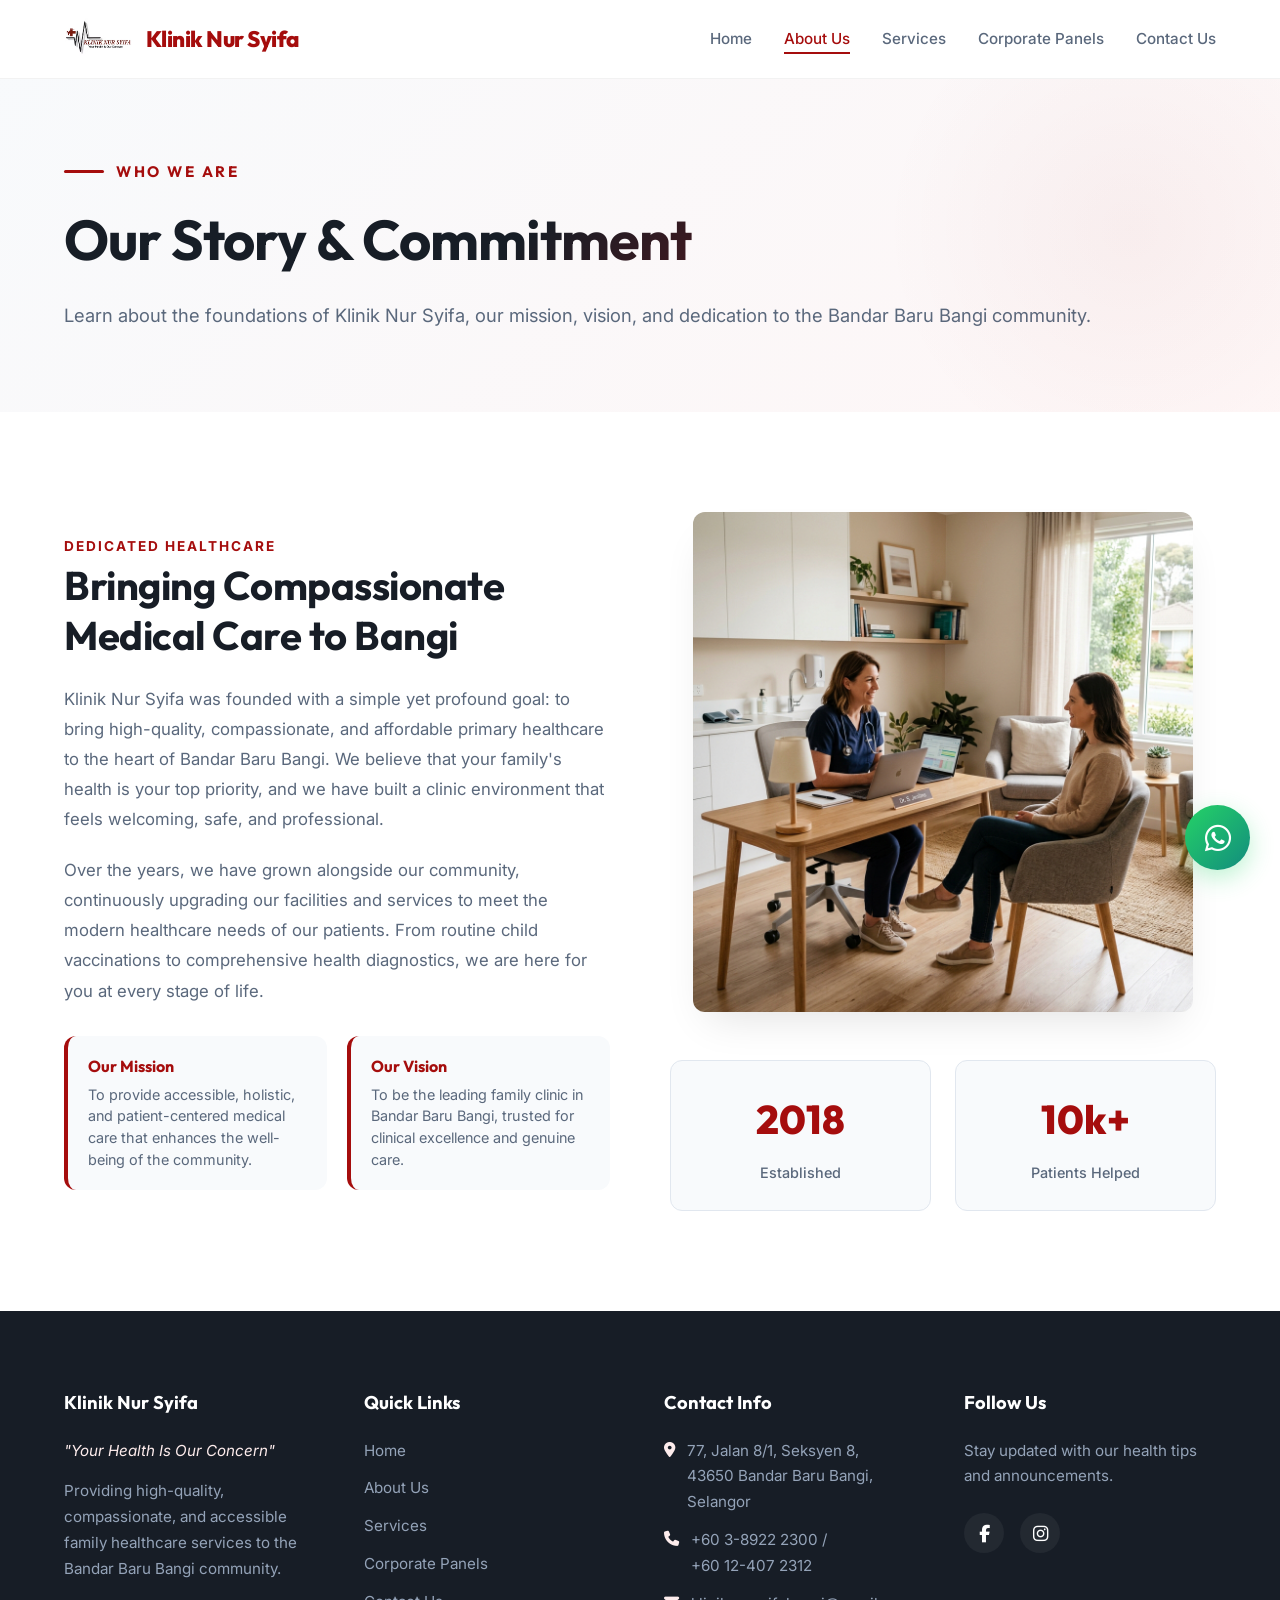
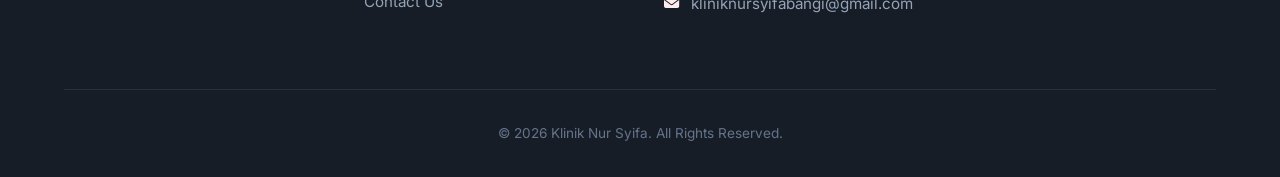
==== about.html @ 3f4ca747 "first commit" ====
<!DOCTYPE html>
<html lang="en">
<head>
    <meta charset="UTF-8">
    <meta name="viewport" content="width=device-width, initial-scale=1.0">
    <title>About Us | Klinik Nur Syifa</title>
    <!-- Google Fonts: Inter & Outfit -->
    <link rel="preconnect" href="https://fonts.googleapis.com">
    <link rel="preconnect" href="https://fonts.gstatic.com" crossorigin>
    <link href="https://fonts.googleapis.com/css2?family=Inter:wght@300;400;500;600;700&family=Outfit:wght@400;500;600;700;800&display=swap" rel="stylesheet">
    <!-- Font Awesome for Icons -->
    <link rel="stylesheet" href="https://cdnjs.cloudflare.com/ajax/libs/font-awesome/6.4.0/css/all.min.css">
    <!-- Custom CSS -->
    <link rel="stylesheet" href="style.css">
</head>
<body>
    <!-- Header Navigation -->
    <header>
        <div class="container">
            <nav class="navbar">
                <a href="index.html" class="logo">
                    <img src="assets/logo.avif" alt="Klinik Nur Syifa Logo">
                    <span>Klinik Nur Syifa</span>
                </a>
                <ul class="nav-links">
                    <li><a href="index.html">Home</a></li>
                    <li><a href="about.html" class="active">About Us</a></li>
                    <li><a href="services.html">Services</a></li>
                    <li><a href="panels.html">Corporate Panels</a></li>
                    <li><a href="contact.html">Contact Us</a></li>
                </ul>
                <div class="hamburger">
                    <i class="fa-solid fa-bars"></i>
                </div>
            </nav>
        </div>
    </header>

    <!-- Page Header -->
    <section class="hero" style="padding: 80px 0;">
        <div class="container">
            <div class="reveal reveal-left active">
                <div class="hero-tag">Who We Are</div>
                <h1 class="text-gradient">Our Story & Commitment</h1>
                <p style="margin-bottom: 0;">Learn about the foundations of Klinik Nur Syifa, our mission, vision, and dedication to the Bandar Baru Bangi community.</p>
            </div>
        </div>
    </section>

    <!-- Main Content -->
    <section class="section">
        <div class="container">
            <div class="about-split">
                <div class="reveal reveal-left">
                    <span class="section-subtitle">Dedicated Healthcare</span>
                    <h2 class="section-title" style="text-align: left; margin-bottom: 24px;">Bringing Compassionate Medical Care to Bangi</h2>
                    <p style="margin-bottom: 20px; font-size: 1.05rem; color: var(--text-muted); line-height: 1.8;">
                        Klinik Nur Syifa was founded with a simple yet profound goal: to bring high-quality, compassionate, and affordable primary healthcare to the heart of Bandar Baru Bangi. 
                        We believe that your family's health is your top priority, and we have built a clinic environment that feels welcoming, safe, and professional.
                    </p>
                    <p style="margin-bottom: 30px; font-size: 1.05rem; color: var(--text-muted); line-height: 1.8;">
                        Over the years, we have grown alongside our community, continuously upgrading our facilities and services to meet the modern healthcare needs of our patients. 
                        From routine child vaccinations to comprehensive health diagnostics, we are here for you at every stage of life.
                    </p>
                    
                    <div style="display: flex; gap: 20px; flex-wrap: wrap;">
                        <div style="flex: 1; min-width: 200px; padding: 20px; border-radius: var(--radius-md); background-color: var(--secondary-bg); border-left: 4px solid var(--accent-color);">
                            <h4 style="margin-bottom: 8px; color: var(--accent-color);">Our Mission</h4>
                            <p style="font-size: 0.9rem; color: var(--text-muted); line-height: 1.5;">To provide accessible, holistic, and patient-centered medical care that enhances the well-being of the community.</p>
                        </div>
                        <div style="flex: 1; min-width: 200px; padding: 20px; border-radius: var(--radius-md); background-color: var(--secondary-bg); border-left: 4px solid var(--accent-color);">
                            <h4 style="margin-bottom: 8px; color: var(--accent-color);">Our Vision</h4>
                            <p style="font-size: 0.9rem; color: var(--text-muted); line-height: 1.5;">To be the leading family clinic in Bandar Baru Bangi, trusted for clinical excellence and genuine care.</p>
                        </div>
                    </div>
                </div>
                
                <div class="reveal reveal-right">
                    <div class="about-image" style="max-width: 500px; margin: 0 auto;">
                        <img src="assets/doctor_consultation.png" alt="Doctor Consultation Room" style="border-radius: var(--radius-md); width: 100%; box-shadow: var(--shadow-lg);">
                    </div>
                    
                    <div class="stats-grid">
                        <div class="stat-card">
                            <div class="stat-number">2018</div>
                            <div class="stat-label">Established</div>
                        </div>
                        <div class="stat-card">
                            <div class="stat-number">10k+</div>
                            <div class="stat-label">Patients Helped</div>
                        </div>
                    </div>
                </div>
            </div>
        </div>
    </section>

    <!-- Footer -->
    <footer>
        <div class="container">
            <div class="footer-grid">
                <div class="footer-col">
                    <h4>Klinik Nur Syifa</h4>
                    <p style="font-style: italic; margin-bottom: 15px; color: var(--accent-light);">"Your Health Is Our Concern"</p>
                    <p>Providing high-quality, compassionate, and accessible family healthcare services to the Bandar Baru Bangi community.</p>
                </div>
                <div class="footer-col">
                    <h4>Quick Links</h4>
                    <ul>
                        <li><a href="index.html">Home</a></li>
                        <li><a href="about.html">About Us</a></li>
                        <li><a href="services.html">Services</a></li>
                        <li><a href="panels.html">Corporate Panels</a></li>
                        <li><a href="contact.html">Contact Us</a></li>
                    </ul>
                </div>
                <div class="footer-col">
                    <h4>Contact Info</h4>
                    <ul class="footer-contact-info">
                        <li>
                            <i class="fa-solid fa-location-dot"></i>
                            <span>77, Jalan 8/1, Seksyen 8,<br>43650 Bandar Baru Bangi, Selangor</span>
                        </li>
                        <li>
                            <i class="fa-solid fa-phone"></i>
                            <span>+60 3-8922 2300 /<br>+60 12-407 2312</span>
                        </li>
                        <li>
                            <i class="fa-solid fa-envelope"></i>
                            <span>kliniknursyifabangi@gmail.com</span>
                        </li>
                    </ul>
                </div>
                <div class="footer-col">
                    <h4>Follow Us</h4>
                    <p>Stay updated with our health tips and announcements.</p>
                    <div class="footer-socials">
                        <a href="https://www.facebook.com/KlinikNurSyifaBandarBaruBangi/" target="_blank"><i class="fa-brands fa-facebook-f"></i></a>
                        <a href="#" target="_blank"><i class="fa-brands fa-instagram"></i></a>
                    </div>
                </div>
            </div>
            <div class="footer-bottom">
                <p>&copy; 2026 Klinik Nur Syifa. All Rights Reserved.</p>
            </div>
        </div>
    </footer>

    <!-- Custom JavaScript -->
    <script src="script.js"></script>

    <!-- Floating WhatsApp Button -->
    <a href="https://wa.me/60124072312?text=Hi%2C%20I%20would%20like%20to%20make%20an%20appointment"
       target="_blank"
       class="whatsapp-button ws-wave-animation"
       aria-label="Chat on WhatsApp">
        <i class="fab fa-whatsapp"></i>
    </a>
</body>
</html>
---- style.css ----
@import url('https://fonts.googleapis.com/css2?family=Inter:wght@300;400;500;600;700&family=Outfit:wght@300;400;500;600;700;800&display=swap');

:root {
  /* Typography */
  --font-heading: 'Outfit', 'Inter', system-ui, -apple-system, sans-serif;
  --font-body: 'Inter', system-ui, -apple-system, sans-serif;

  /* Colors - Highly tailored HSL palette */
  --primary-bg: #ffffff;
  --secondary-bg: #f8fafc; /* Premium off-white/slate */
  --card-bg: #ffffff;
  
  --accent-color: hsl(0, 85%, 35%); /* Deep Crimson */
  --accent-hover: hsl(0, 85%, 42%);
  --accent-light: hsl(0, 85%, 96%);
  
  --teal-color: hsl(150, 80%, 30%); /* Emerald/Teal for WhatsApp and wellness markers */
  --teal-hover: hsl(150, 80%, 25%);
  --teal-light: hsl(150, 80%, 95%);

  --text-dark: hsl(215, 25%, 12%); /* Sleek Navy-Charcoal */
  --text-muted: hsl(215, 16%, 42%);
  --text-light: #ffffff;

  --border-color: hsl(214, 32%, 91%);
  --border-color-hover: hsl(214, 32%, 85%);

  /* Shadows & Radius */
  --shadow-sm: 0 2px 8px rgba(0, 0, 0, 0.04);
  --shadow-md: 0 10px 30px -10px rgba(0, 0, 0, 0.08);
  --shadow-lg: 0 20px 40px -15px rgba(0, 0, 0, 0.12);
  --shadow-hover: 0 30px 60px -20px rgba(135, 6, 6, 0.12);
  
  --radius-sm: 6px;
  --radius-md: 12px;
  --radius-lg: 24px;
  --radius-full: 9999px;

  /* Transitions */
  --transition-fast: 0.2s ease;
  --transition-normal: 0.35s cubic-bezier(0.25, 0.46, 0.45, 0.94);
  --transition-slow: 0.6s cubic-bezier(0.25, 0.46, 0.45, 0.94);
}

/* Base resets */
* {
  margin: 0;
  padding: 0;
  box-sizing: border-box;
}

html {
  scroll-behavior: smooth;
  font-size: 16px;
}

body {
  font-family: var(--font-body);
  color: var(--text-dark);
  background-color: var(--primary-bg);
  line-height: 1.7;
  overflow-x: hidden;
  -webkit-font-smoothing: antialiased;
}

h1, h2, h3, h4, h5, h6 {
  font-family: var(--font-heading);
  font-weight: 700;
  line-height: 1.25;
  color: var(--text-dark);
}

a {
  text-decoration: none;
  color: inherit;
  transition: all var(--transition-fast);
}

ul {
  list-style: none;
}

.container {
  max-width: 1200px;
  margin: 0 auto;
  padding: 0 24px;
}

/* Reveal on scroll base classes */
.reveal {
  opacity: 0;
  transform: translateY(30px);
  transition: opacity var(--transition-slow), transform var(--transition-slow);
}

.reveal.reveal-left {
  transform: translateX(-50px);
}

.reveal.reveal-right {
  transform: translateX(50px);
}

.reveal.active {
  opacity: 1;
  transform: translate(0);
}

/* Backgrounds & Typography Utilities */
.bg-light {
  background-color: var(--secondary-bg);
}

.text-gradient {
  background: linear-gradient(135deg, var(--text-dark) 40%, var(--accent-color));
  -webkit-background-clip: text;
  background-clip: text;
  -webkit-text-fill-color: transparent;
}

/* Header & Glassmorphic Navigation */
header {
  background-color: rgba(255, 255, 255, 0.8);
  backdrop-filter: blur(16px);
  -webkit-backdrop-filter: blur(16px);
  border-bottom: 1px solid rgba(0, 0, 0, 0.05);
  position: sticky;
  top: 0;
  z-index: 1000;
  transition: background-color var(--transition-fast), padding var(--transition-fast);
}

header.scrolled {
  background-color: rgba(255, 255, 255, 0.95);
  box-shadow: var(--shadow-sm);
}

.navbar {
  display: flex;
  justify-content: space-between;
  align-items: center;
  padding: 18px 0;
}

.logo {
  font-family: var(--font-heading);
  font-size: 1.4rem;
  font-weight: 800;
  color: var(--accent-color);
  display: flex;
  align-items: center;
  gap: 12px;
  letter-spacing: -0.5px;
}

.logo img {
  height: 42px;
  width: auto;
  object-fit: contain;
  transition: transform var(--transition-normal);
}

.logo:hover img {
  transform: rotate(-5deg) scale(1.05);
}

.nav-links {
  display: flex;
  gap: 32px;
  align-items: center;
}

.nav-links a {
  font-size: 0.95rem;
  font-weight: 500;
  color: var(--text-muted);
  position: relative;
  padding: 6px 0;
}

.nav-links a:hover,
.nav-links a.active {
  color: var(--accent-color);
}

.nav-links a::after {
  content: '';
  position: absolute;
  bottom: 0;
  left: 0;
  width: 0;
  height: 2px;
  background-color: var(--accent-color);
  transition: width var(--transition-fast);
}

.nav-links a:hover::after,
.nav-links a.active::after {
  width: 100%;
}

.hamburger {
  display: none;
  cursor: pointer;
  font-size: 1.5rem;
  color: var(--text-dark);
  transition: transform var(--transition-fast);
}

.hamburger:hover {
  transform: scale(1.1);
}

/* Premium Buttons */
.btn {
  display: inline-flex;
  align-items: center;
  justify-content: center;
  gap: 10px;
  padding: 14px 28px;
  border-radius: var(--radius-full);
  font-family: var(--font-heading);
  font-weight: 600;
  font-size: 0.95rem;
  text-align: center;
  transition: all var(--transition-normal);
  cursor: pointer;
  border: none;
  box-shadow: var(--shadow-sm);
}

.btn-primary {
  background: linear-gradient(135deg, var(--accent-color), hsl(0, 85%, 28%));
  color: var(--text-light);
}

.btn-primary:hover {
  transform: translateY(-2px);
  box-shadow: 0 10px 20px rgba(135, 6, 6, 0.2);
  filter: brightness(1.1);
}

.btn-whatsapp {
  background: linear-gradient(135deg, var(--teal-color), hsl(150, 80%, 24%));
  color: var(--text-light);
}

.btn-whatsapp:hover {
  transform: translateY(-2px);
  box-shadow: 0 10px 20px rgba(21, 128, 61, 0.2);
  filter: brightness(1.1);
}

.btn-outline {
  background-color: transparent;
  color: var(--accent-color);
  border: 2px solid var(--accent-color);
  box-shadow: none;
}

.btn-outline:hover {
  background-color: var(--accent-color);
  color: var(--text-light);
  transform: translateY(-2px);
  box-shadow: 0 10px 20px rgba(135, 6, 6, 0.1);
}

.btn-group {
  display: flex;
  align-items: center;
  gap: 16px;
  flex-wrap: wrap;
}

/* Hero Section */
.hero {
  position: relative;
  background: linear-gradient(135deg, hsl(210, 40%, 98%), hsl(0, 80%, 98%));
  padding: 100px 0;
  overflow: hidden;
}

.hero::after {
  content: '';
  position: absolute;
  width: 500px;
  height: 500px;
  border-radius: 50%;
  background: radial-gradient(circle, rgba(135, 6, 6, 0.04) 0%, rgba(255, 255, 255, 0) 70%);
  top: -100px;
  right: -100px;
  z-index: 0;
}

.hero-container {
  display: flex;
  align-items: center;
  justify-content: space-between;
  gap: 60px;
  position: relative;
  z-index: 1;
}

.hero-content {
  flex: 1.2;
  max-width: 620px;
}

.hero-tag {
  display: flex;
  align-items: center;
  gap: 12px;
  color: var(--accent-color);
  font-family: var(--font-heading);
  font-size: 0.95rem;
  font-weight: 700;
  margin-bottom: 20px;
  text-transform: uppercase;
  letter-spacing: 2.5px;
}

.hero-tag::before {
  content: '';
  display: block;
  width: 40px;
  height: 3px;
  background-color: var(--accent-color);
  border-radius: 2px;
}

.hero h1 {
  font-size: 3.5rem;
  margin-bottom: 24px;
  letter-spacing: -1px;
}

.hero p {
  font-size: 1.15rem;
  color: var(--text-muted);
  margin-bottom: 40px;
  line-height: 1.8;
}

.hero-image {
  flex: 0.9;
  position: relative;
  display: flex;
  justify-content: center;
  align-items: center;
}

.hero-image-wrapper {
  position: relative;
  width: 420px;
  height: 420px;
  border-radius: var(--radius-lg);
  overflow: hidden;
  box-shadow: var(--shadow-lg);
  border: 8px solid var(--primary-bg);
  transform: rotate(1deg);
  transition: transform var(--transition-normal);
}

.hero-image-wrapper:hover {
  transform: rotate(0deg) scale(1.02);
}

.hero-image img {
  width: 100%;
  height: 100%;
  object-fit: cover;
}

.hero-image::before {
  content: '';
  position: absolute;
  width: 100%;
  height: 100%;
  border: 2px solid var(--accent-color);
  border-radius: var(--radius-lg);
  top: 15px;
  left: 15px;
  z-index: -1;
  opacity: 0.2;
}

/* Sections */
.section {
  padding: 100px 0;
  position: relative;
}

.section-header {
  text-align: center;
  max-width: 700px;
  margin: 0 auto 60px;
}

.section-subtitle {
  color: var(--accent-color);
  text-transform: uppercase;
  font-size: 0.85rem;
  font-weight: 700;
  letter-spacing: 2px;
  margin-bottom: 12px;
}

.section-title {
  font-size: 2.5rem;
  margin-bottom: 20px;
  letter-spacing: -0.5px;
}

.section-desc {
  color: var(--text-muted);
  font-size: 1.1rem;
}

/* Feature Cards (Intro Section) */
.features-container {
  display: grid;
  grid-template-columns: repeat(auto-fit, minmax(280px, 1fr));
  gap: 32px;
  margin-top: 40px;
}

.feature-box {
  background-color: var(--card-bg);
  padding: 40px 32px;
  border-radius: var(--radius-md);
  border: 1px solid var(--border-color);
  transition: all var(--transition-normal);
  box-shadow: var(--shadow-sm);
}

.feature-box:hover {
  transform: translateY(-8px);
  border-color: var(--accent-color);
  box-shadow: var(--shadow-md);
}

.feature-icon-wrapper {
  width: 60px;
  height: 60px;
  border-radius: var(--radius-md);
  background-color: var(--accent-light);
  color: var(--accent-color);
  display: flex;
  align-items: center;
  justify-content: center;
  font-size: 1.5rem;
  margin-bottom: 24px;
  transition: background-color var(--transition-fast), color var(--transition-fast);
}

.feature-box:hover .feature-icon-wrapper {
  background-color: var(--accent-color);
  color: var(--text-light);
}

.feature-box h3 {
  font-size: 1.25rem;
  margin-bottom: 16px;
}

.feature-box p {
  color: var(--text-muted);
  font-size: 0.95rem;
  line-height: 1.6;
}

/* Services Page & Grid styling */
.services-grid {
  display: grid;
  grid-template-columns: repeat(auto-fit, minmax(280px, 1fr));
  gap: 32px;
}

.service-card {
  background: var(--card-bg);
  border: 1px solid var(--border-color);
  border-radius: var(--radius-md);
  padding: 40px 32px;
  transition: all var(--transition-normal);
  box-shadow: var(--shadow-sm);
  position: relative;
  overflow: hidden;
}

.service-card::after {
  content: '';
  position: absolute;
  top: 0;
  left: 0;
  width: 100%;
  height: 4px;
  background-color: var(--accent-color);
  transform: scaleX(0);
  transform-origin: left;
  transition: transform var(--transition-normal);
}

.service-card:hover {
  transform: translateY(-8px);
  box-shadow: var(--shadow-hover);
  border-color: var(--border-color-hover);
}

.service-card:hover::after {
  transform: scaleX(1);
}

.service-card .service-icon {
  font-size: 2.2rem;
  color: var(--accent-color);
  margin-bottom: 24px;
  display: inline-block;
}

.service-card h3 {
  font-size: 1.35rem;
  margin-bottom: 16px;
}

.service-card p {
  color: var(--text-muted);
  font-size: 0.95rem;
  line-height: 1.6;
}

/* About Us Layout split and cards */
.about-split {
  display: flex;
  align-items: center;
  gap: 60px;
}

.about-split > * {
  flex: 1;
}

.about-image {
  position: relative;
}

.about-image img {
  width: 100%;
  border-radius: var(--radius-md);
  box-shadow: var(--shadow-lg);
}

.stats-grid {
  display: grid;
  grid-template-columns: repeat(2, 1fr);
  gap: 24px;
  margin-top: 40px;
}

.stat-card {
  background-color: var(--secondary-bg);
  padding: 24px;
  border-radius: var(--radius-md);
  text-align: center;
  border: 1px solid var(--border-color);
}

.stat-number {
  font-family: var(--font-heading);
  font-size: 2.5rem;
  font-weight: 800;
  color: var(--accent-color);
  margin-bottom: 8px;
}

.stat-label {
  font-size: 0.9rem;
  color: var(--text-muted);
  font-weight: 500;
}

/* Corporate Panels Badges Grid */
.panels-grid {
  display: grid;
  grid-template-columns: repeat(auto-fill, minmax(220px, 1fr));
  gap: 24px;
}

.panel-card {
  background: var(--card-bg);
  border: 1px solid var(--border-color);
  border-radius: var(--radius-md);
  padding: 32px 24px;
  text-align: center;
  font-weight: 600;
  font-size: 1.1rem;
  color: var(--text-dark);
  box-shadow: var(--shadow-sm);
  transition: all var(--transition-normal);
  display: flex;
  flex-direction: column;
  align-items: center;
  justify-content: center;
  gap: 12px;
}

.panel-card:hover {
  border-color: var(--accent-color);
  background-color: var(--accent-light);
  transform: translateY(-4px);
  box-shadow: var(--shadow-md);
}

.panel-card img {
  max-width: 100%;
  height: 60px;
  object-fit: contain;
  margin-bottom: 8px;
}

.panel-card i {
  color: var(--accent-color);
  font-size: 1.2rem;
  opacity: 0.8;
}

/* Contact Grid & details */
.contact-container {
  display: grid;
  grid-template-columns: 1.1fr 0.9fr;
  gap: 60px;
}

.contact-card-info {
  background-color: var(--card-bg);
  border: 1px solid var(--border-color);
  border-radius: var(--radius-md);
  padding: 48px;
  box-shadow: var(--shadow-md);
}

.contact-item {
  display: flex;
  gap: 20px;
  margin-bottom: 32px;
}

.contact-item:last-of-type {
  margin-bottom: 0;
}

.contact-icon-box {
  width: 52px;
  height: 52px;
  border-radius: 50%;
  background-color: var(--accent-light);
  color: var(--accent-color);
  display: flex;
  align-items: center;
  justify-content: center;
  font-size: 1.3rem;
  flex-shrink: 0;
}

.contact-text h3 {
  font-size: 1.15rem;
  margin-bottom: 8px;
}

.contact-text p,
.contact-text a {
  color: var(--text-muted);
  font-size: 0.95rem;
  line-height: 1.6;
}

.contact-text a:hover {
  color: var(--accent-color);
}

.hours-card {
  margin-top: 40px;
  border-top: 1px solid var(--border-color);
  padding-top: 32px;
}

.hours-card h3 {
  margin-bottom: 20px;
  font-size: 1.15rem;
  display: flex;
  align-items: center;
  gap: 10px;
}

.hours-table {
  width: 100%;
  border-collapse: collapse;
}

.hours-table td {
  padding: 12px 0;
  font-size: 0.95rem;
  border-bottom: 1px solid var(--border-color);
}

.hours-table tr:last-child td {
  border-bottom: none;
}

.map-wrapper {
  height: 100%;
  min-height: 480px;
  border-radius: var(--radius-md);
  overflow: hidden;
  box-shadow: var(--shadow-md);
  border: 1px solid var(--border-color);
}

/* Footer Section */
footer {
  background-color: var(--text-dark);
  color: #94a3b8; /* Tailwind slate-400 */
  padding: 80px 0 32px;
  font-size: 0.95rem;
}

.footer-grid {
  display: grid;
  grid-template-columns: repeat(auto-fit, minmax(220px, 1fr));
  gap: 48px;
  margin-bottom: 60px;
}

.footer-col h4 {
  color: var(--primary-bg);
  font-size: 1.15rem;
  margin-bottom: 24px;
}

.footer-col p {
  line-height: 1.7;
}

.footer-col ul li {
  margin-bottom: 12px;
}

.footer-col ul li a {
  color: #94a3b8;
  position: relative;
}

.footer-col ul li a:hover {
  color: var(--primary-bg);
  padding-left: 4px;
}

.footer-contact-info li {
  display: flex;
  gap: 12px;
  align-items: flex-start;
  margin-bottom: 16px;
}

.footer-contact-info li i {
  color: var(--accent-light);
  margin-top: 4px;
}

.footer-socials {
  display: flex;
  gap: 16px;
  margin-top: 24px;
}

.footer-socials a {
  width: 40px;
  height: 40px;
  border-radius: 50%;
  background-color: rgba(255, 255, 255, 0.05);
  color: var(--primary-bg);
  display: flex;
  align-items: center;
  justify-content: center;
  font-size: 1.1rem;
}

.footer-socials a:hover {
  background-color: var(--accent-color);
  transform: translateY(-2px);
}

.footer-bottom {
  border-top: 1px solid rgba(255, 255, 255, 0.08);
  padding-top: 32px;
  text-align: center;
  font-size: 0.85rem;
  color: #64748b;
}

/* Floating WhatsApp Button */
.whatsapp-button {
  position: fixed;
  bottom: 30px;
  right: 30px;
  z-index: 999;
  background: linear-gradient(135deg, #25D366, #128C7E);
  color: white;
  border-radius: 50%;
  width: 65px;
  height: 65px;
  display: flex;
  align-items: center;
  justify-content: center;
  font-size: 30px;
  box-shadow: 0 8px 24px rgba(37, 211, 102, 0.3);
  transition: all var(--transition-normal);
}

.whatsapp-button:hover {
  transform: translateY(-5px) scale(1.05);
  box-shadow: 0 12px 30px rgba(37, 211, 102, 0.4);
  color: white;
}

.ws-wave-animation {
  animation: wsPulseWave 2s infinite;
}

@keyframes wsPulseWave {
  0% {
    box-shadow: 0 0 0 0 rgba(37, 211, 102, 0.5);
  }
  70% {
    box-shadow: 0 0 0 15px rgba(37, 211, 102, 0);
  }
  100% {
    box-shadow: 0 0 0 0 rgba(37, 211, 102, 0);
  }
}

/* Mobile & Tablet Responsive */
@media (max-width: 992px) {
  .hero-container {
    flex-direction: column;
    text-align: center;
    gap: 48px;
  }

  .hero-content {
    max-width: 100%;
  }

  .hero-btns {
    justify-content: center;
  }

  .hero-image-wrapper {
    width: 320px;
    height: 320px;
  }

  .about-split {
    flex-direction: column;
    gap: 48px;
  }

  .contact-container {
    grid-template-columns: 1fr;
    gap: 48px;
  }
}

@media (max-width: 768px) {
  html {
    font-size: 15px;
  }

  .section {
    padding: 70px 0;
  }

  .section-title {
    font-size: 2.1rem;
  }

  .hamburger {
    display: block;
    order: 3;
  }

  .nav-links {
    position: absolute;
    top: 100%;
    left: 0;
    width: 100%;
    background-color: var(--primary-bg);
    flex-direction: column;
    align-items: center;
    padding: 30px 0;
    gap: 24px;
    box-shadow: var(--shadow-md);
    border-top: 1px solid var(--border-color);
    clip-path: polygon(0 0, 100% 0, 100% 0, 0 0);
    transition: clip-path 0.4s cubic-bezier(0.25, 0.46, 0.45, 0.94);
  }

  .nav-links.active {
    clip-path: polygon(0 0, 100% 0, 100% 100%, 0 100%);
  }

  .nav-links a::after {
    display: none;
  }

  .hero h1 {
    font-size: 2.6rem;
  }

  .btn-group {
    flex-direction: column;
    width: 100%;
    max-width: 350px;
    margin: 0 auto;
  }

  .btn {
    width: 100%;
  }
}
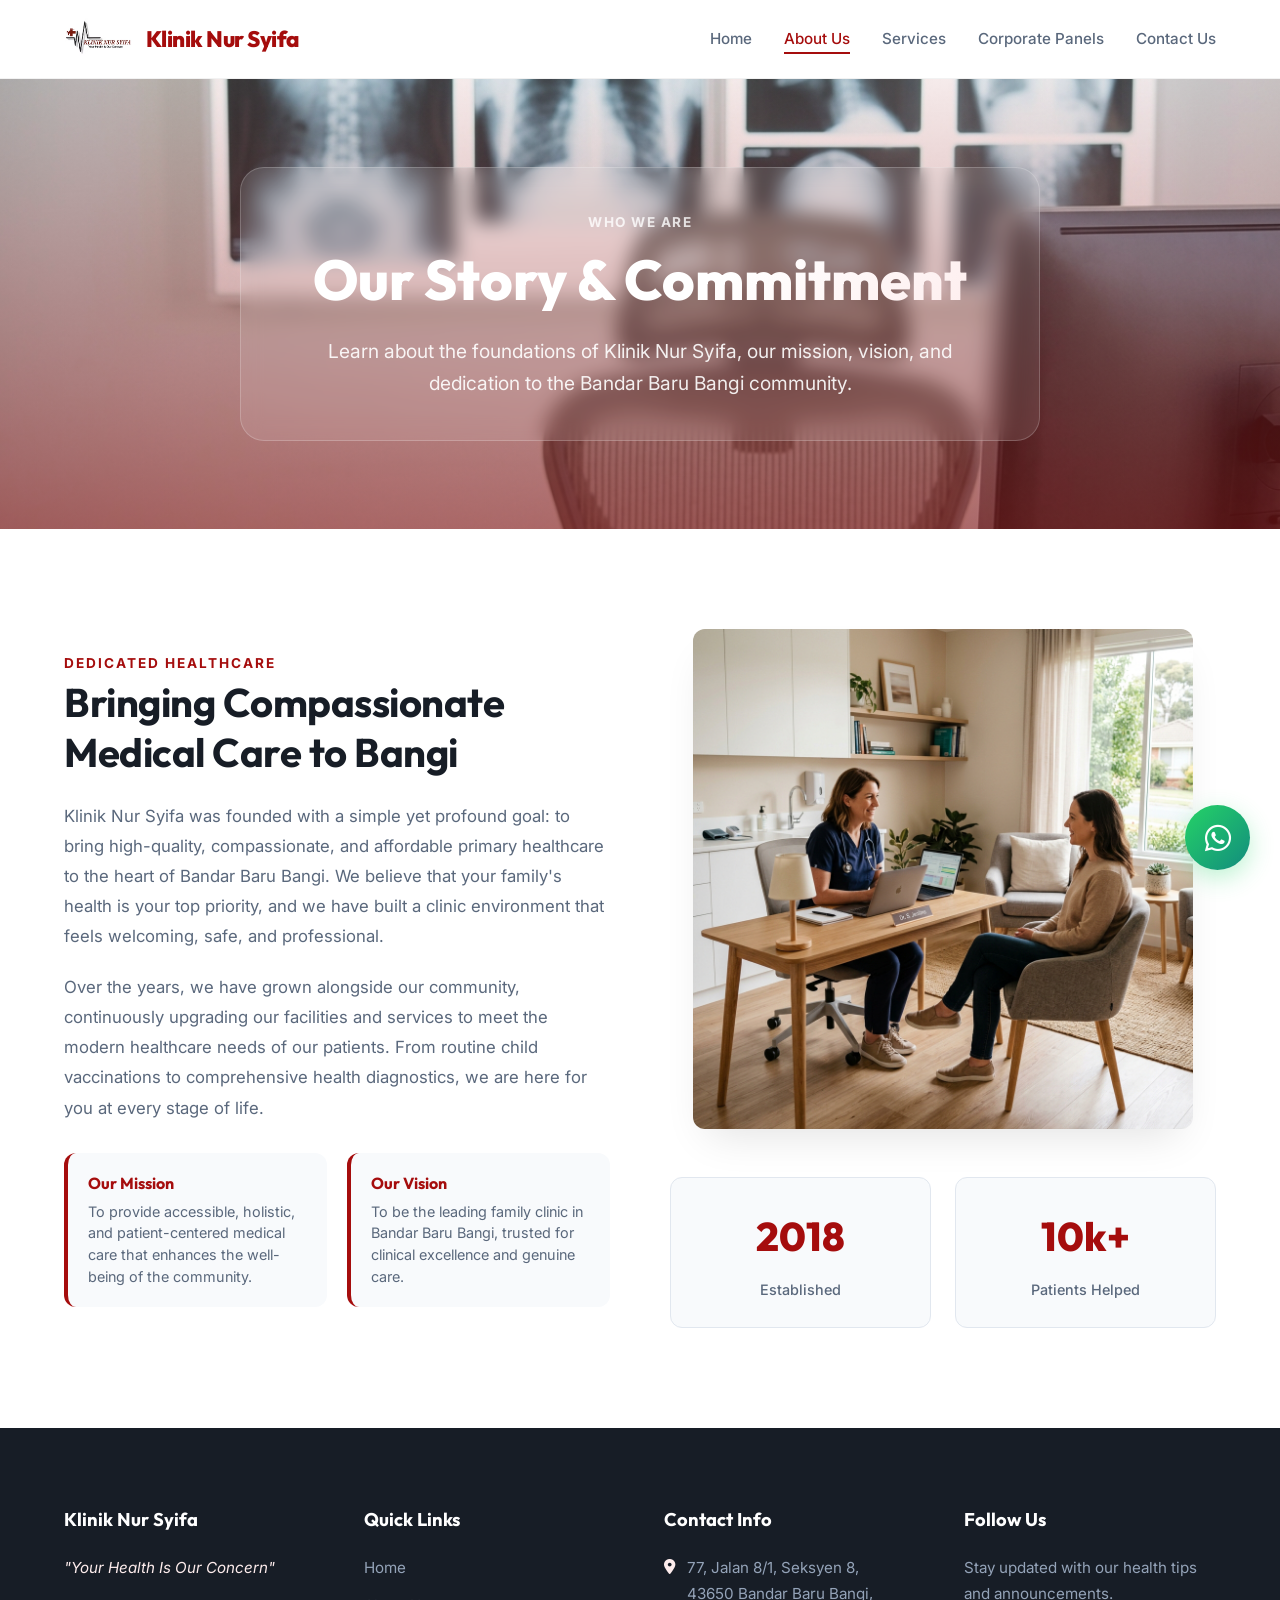
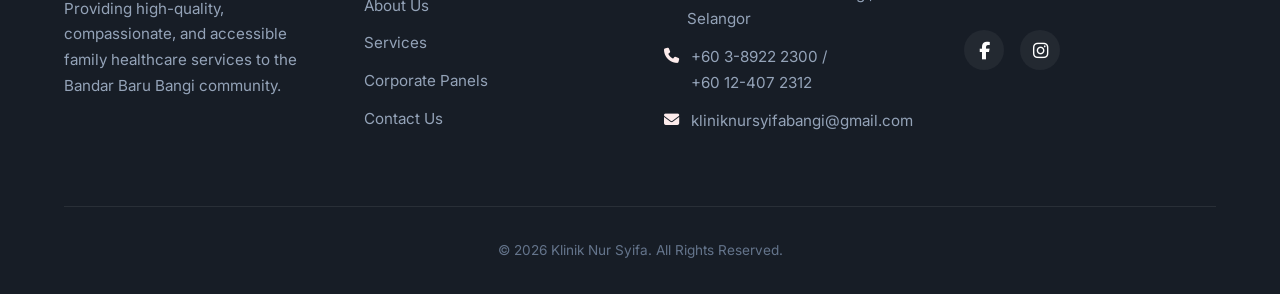
==== commit c66e75c2: "Standardize internal page hero sections with centered layout and consistent styling" ====
--- a/about.html
+++ b/about.html
@@ -37,10 +37,10 @@
     </header>
 
     <!-- Page Header -->
-    <section class="hero" style="padding: 80px 0;">
-        <div class="container">
-            <div class="reveal reveal-left active">
-                <div class="hero-tag">Who We Are</div>
+    <section class="hero hero-internal">
+        <div class="container hero-container">
+            <div class="hero-content reveal reveal-left active">
+                <div class="hero-tagline" style="color: #ffffff; opacity: 0.8;">Who We Are</div>
                 <h1 class="text-gradient">Our Story & Commitment</h1>
                 <p style="margin-bottom: 0;">Learn about the foundations of Klinik Nur Syifa, our mission, vision, and dedication to the Bandar Baru Bangi community.</p>
             </div>
--- a/style.css
+++ b/style.css
@@ -272,116 +272,135 @@
   flex-wrap: wrap;
 }
 
-/* Hero Section */
+/* Hero Section - Full Background Style */
 .hero {
   position: relative;
-  background: linear-gradient(135deg, hsl(210, 40%, 98%), hsl(0, 80%, 98%));
+  min-height: 85vh;
+  display: flex;
+  align-items: center;
+  background: linear-gradient(rgba(255, 251, 251, 0.1), rgba(135, 6, 6, 0.9)), url('assets/hero-banner.png') center/cover no-repeat;
+  background-attachment: fixed;
+  color: #ffffff;
   padding: 100px 0;
-  overflow: hidden;
-}
-
-.hero::after {
-  content: '';
-  position: absolute;
-  width: 500px;
-  height: 500px;
-  border-radius: 50%;
-  background: radial-gradient(circle, rgba(135, 6, 6, 0.04) 0%, rgba(255, 255, 255, 0) 70%);
-  top: -100px;
-  right: -100px;
-  z-index: 0;
-}
-
-.hero-container {
-  display: flex;
-  align-items: center;
-  justify-content: space-between;
-  gap: 60px;
-  position: relative;
-  z-index: 1;
+}
+
+/* Standard Hero Section for Internal Pages */
+.hero-internal {
+  min-height: 50vh !important;
+  padding: 60px 0 !important;
+}
+
+.hero-internal .hero-container {
+  justify-content: center;
+  text-align: center;
+}
+
+.hero-internal .hero-content {
+  max-width: 800px;
+  margin: 0 auto;
 }
 
 .hero-content {
-  flex: 1.2;
-  max-width: 620px;
-}
-
-.hero-tag {
-  display: flex;
-  align-items: center;
-  gap: 12px;
-  color: var(--accent-color);
-  font-family: var(--font-heading);
-  font-size: 0.95rem;
-  font-weight: 700;
-  margin-bottom: 20px;
-  text-transform: uppercase;
-  letter-spacing: 2.5px;
-}
-
-.hero-tag::before {
-  content: '';
-  display: block;
-  width: 40px;
-  height: 3px;
-  background-color: var(--accent-color);
-  border-radius: 2px;
-}
-
-.hero h1 {
+  max-width: 650px;
+  background: rgba(255, 255, 255, 0.1);
+  backdrop-filter: blur(10px);
+  -webkit-backdrop-filter: blur(10px);
+  padding: 40px;
+  border-radius: var(--radius-lg);
+  border: 1px solid rgba(255, 255, 255, 0.2);
+}
+
+.hero-content h1 {
   font-size: 3.5rem;
+  font-weight: 800;
+  line-height: 1.1;
   margin-bottom: 24px;
-  letter-spacing: -1px;
-}
-
-.hero p {
-  font-size: 1.15rem;
-  color: var(--text-muted);
-  margin-bottom: 40px;
-  line-height: 1.8;
-}
-
-.hero-image {
-  flex: 0.9;
-  position: relative;
-  display: flex;
-  justify-content: center;
-  align-items: center;
-}
-
-.hero-image-wrapper {
-  position: relative;
-  width: 420px;
-  height: 420px;
+  color: #ffffff;
+}
+
+.hero-content .text-gradient {
+  background: linear-gradient(135deg, #ffffff 60%, var(--accent-light));
+  -webkit-background-clip: text;
+  background-clip: text;
+  -webkit-text-fill-color: transparent;
+}
+
+.hero-content p {
+  font-size: 1.2rem;
+  color: rgba(255, 255, 255, 0.9);
+  margin-bottom: 35px;
+  line-height: 1.7;
+}
+
+/* About/Clinic Photos Section - Improved Non-Cropping Layout */
+.clinic-gallery {
+  display: flex;
+  flex-direction: column;
+  gap: 24px;
+  margin-top: 60px;
+}
+
+.gallery-staff-full {
+  width: 100%;
   border-radius: var(--radius-lg);
   overflow: hidden;
   box-shadow: var(--shadow-lg);
-  border: 8px solid var(--primary-bg);
-  transform: rotate(1deg);
+  position: relative;
+  background: #f8fafc;
+}
+
+.gallery-staff-full img {
+  width: 100%;
+  height: auto;
+  display: block;
   transition: transform var(--transition-normal);
 }
 
-.hero-image-wrapper:hover {
-  transform: rotate(0deg) scale(1.02);
-}
-
-.hero-image img {
+.gallery-bottom-grid {
+  display: grid;
+  grid-template-columns: 1fr 1fr;
+  gap: 24px;
+}
+
+.gallery-small-item {
+  position: relative;
+  border-radius: var(--radius-md);
+  overflow: hidden;
+  box-shadow: var(--shadow-md);
+  height: 300px;
+}
+
+.gallery-small-item img {
   width: 100%;
   height: 100%;
   object-fit: cover;
-}
-
-.hero-image::before {
-  content: '';
+  transition: transform var(--transition-normal);
+}
+
+.gallery-staff-full:hover img, .gallery-small-item:hover img {
+  transform: scale(1.02);
+}
+
+.gallery-caption {
   position: absolute;
-  width: 100%;
-  height: 100%;
-  border: 2px solid var(--accent-color);
-  border-radius: var(--radius-lg);
-  top: 15px;
-  left: 15px;
-  z-index: -1;
-  opacity: 0.2;
+  bottom: 0;
+  left: 0;
+  right: 0;
+  background: linear-gradient(transparent, rgba(0,0,0,0.7));
+  padding: 20px;
+  color: #fff;
+  font-size: 0.95rem;
+  font-weight: 600;
+}
+
+.hero-tagline {
+  display: inline-block;
+  color: var(--accent-color);
+  font-weight: 700;
+  text-transform: uppercase;
+  letter-spacing: 1.5px;
+  font-size: 0.85rem;
+  margin-bottom: 15px;
 }
 
 /* Sections */
@@ -840,23 +859,31 @@
 
 /* Mobile & Tablet Responsive */
 @media (max-width: 992px) {
+  .hero {
+    min-height: 60vh;
+    padding: 60px 0;
+    background-attachment: scroll; /* Better performance on mobile */
+  }
+
   .hero-container {
-    flex-direction: column;
+    justify-content: center;
     text-align: center;
-    gap: 48px;
   }
 
   .hero-content {
-    max-width: 100%;
-  }
-
-  .hero-btns {
-    justify-content: center;
-  }
-
-  .hero-image-wrapper {
-    width: 320px;
-    height: 320px;
+    padding: 25px;
+  }
+
+  .hero-content h1 {
+    font-size: 2.5rem;
+  }
+
+  .gallery-bottom-grid {
+    grid-template-columns: 1fr;
+  }
+
+  .gallery-small-item {
+    height: 250px;
   }
 
   .about-split {
